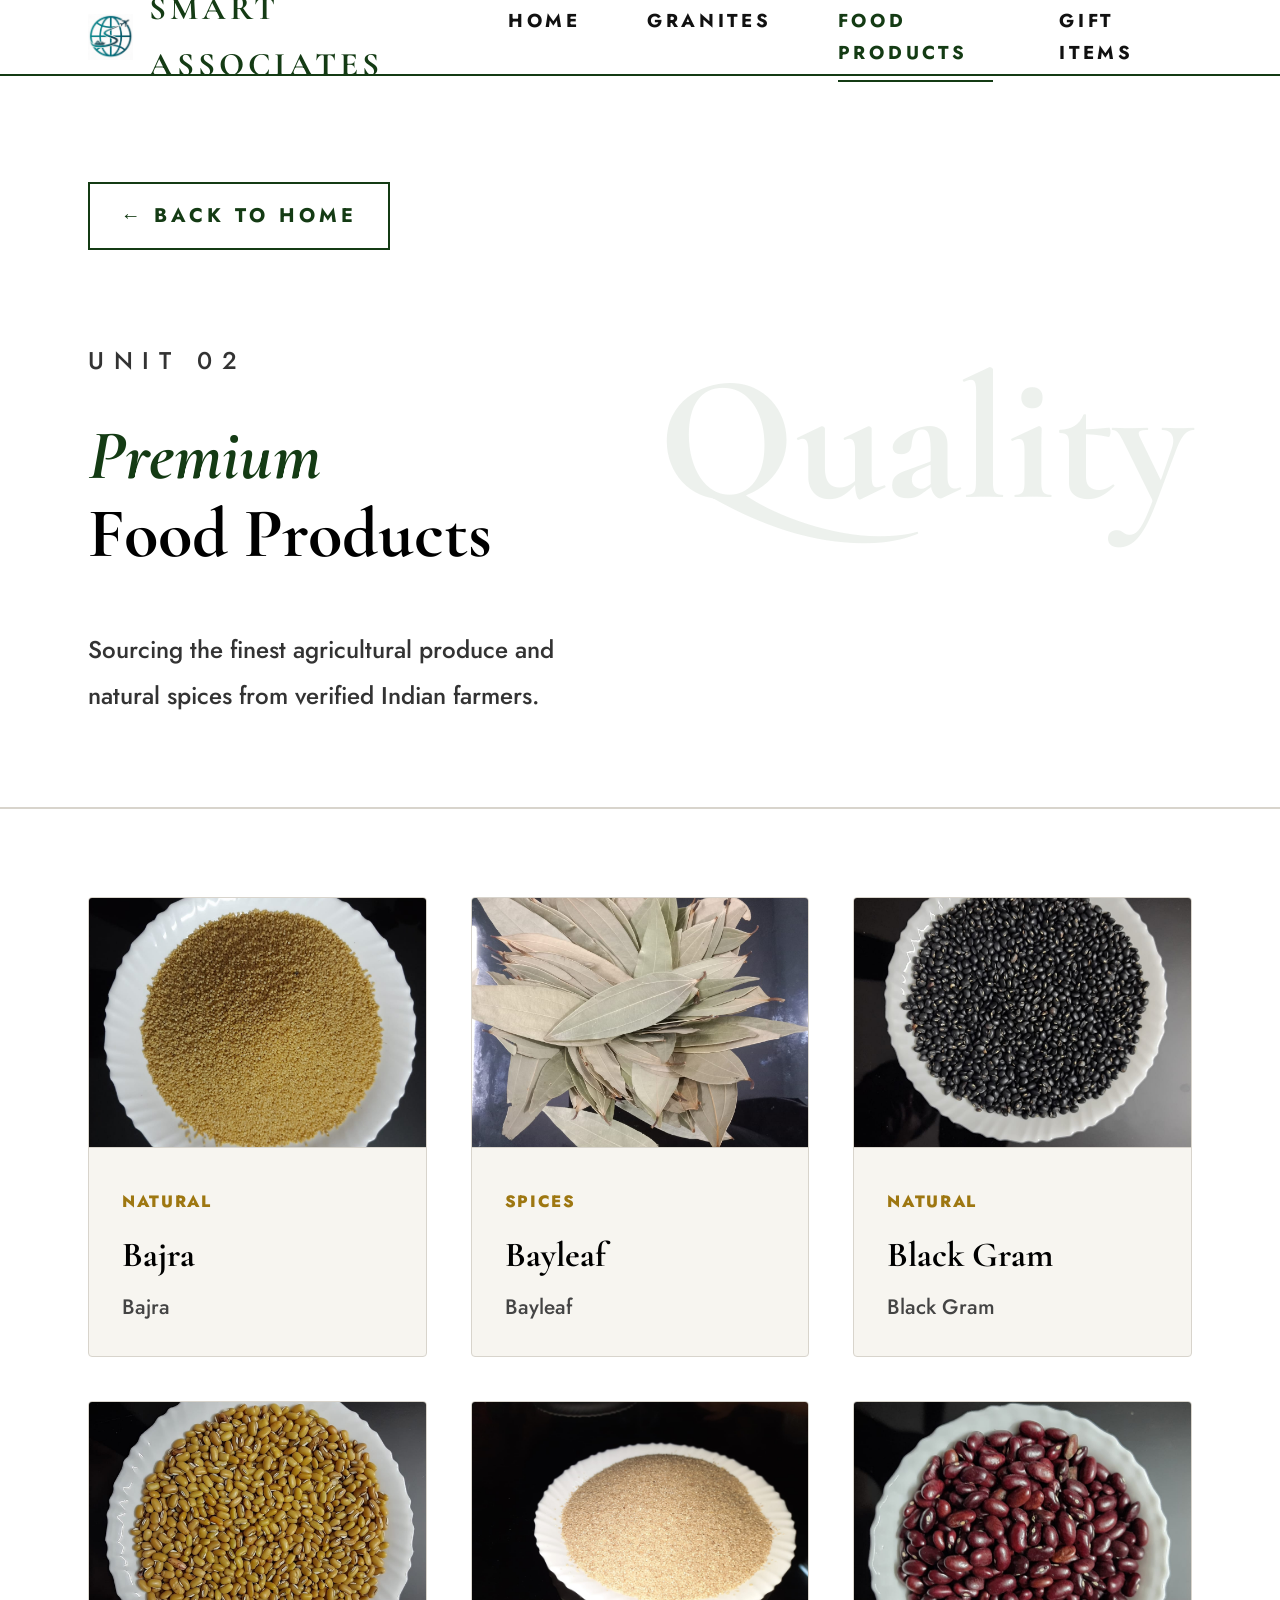
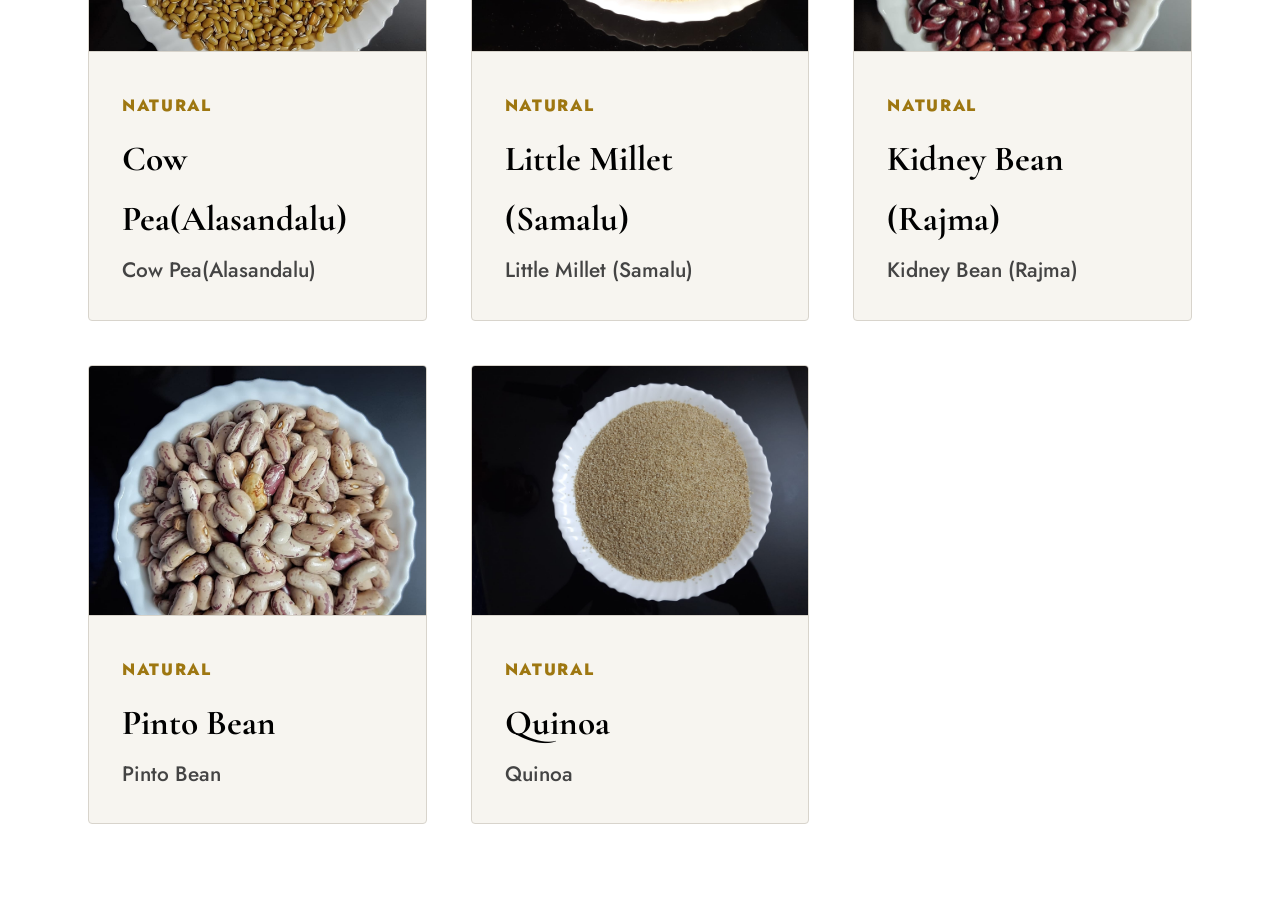
==== food.html @ ff50bb3d "Inital commit" ====
<!DOCTYPE html>
<html lang="en">
<head>
  <meta charset="UTF-8">
  <meta name="viewport" content="width=device-width, initial-scale=1.0">
  <title>Food Products — SMART Associates</title>
  <link rel="stylesheet" href="/styles.css">
  <style>
    /* ── FOOD GRID STYLES (Matching Granite Section) ── */
    .food-section { padding: 4rem; background: #ffffff; }
    
    .food-grid {
      display: grid;
      grid-template-columns: repeat(auto-fill, minmax(300px, 1fr));
      gap: 2rem;
    }

    .food-card {
      background: var(--off-white);
      border: 1.5px solid var(--border);
      border-radius: 4px;
      overflow: hidden;
      transition: all 0.4s cubic-bezier(0.16,1,0.3,1);
      cursor: pointer;
    }

    .food-card:hover {
      transform: translateY(-8px);
      box-shadow: 0 20px 40px rgba(26,77,26,0.12);
      border-color: var(--green-mid);
    }

    .food-img-wrap {
      width: 100%; height: 250px;
      overflow: hidden; background: #eee;
      border-bottom: 1px solid var(--border);
    }

    .food-img-wrap img {
      width: 100%; height: 100%;
      object-fit: cover;
      transition: transform 0.6s ease;
    }

    .food-card:hover .food-img-wrap img { transform: scale(1.1); }

    .food-info { padding: 1.5rem; }
    .food-category { 
      font-size: 0.75rem; font-weight: 800; color: var(--gold-bright); 
      text-transform: uppercase; letter-spacing: 0.1em; 
    }
    .food-name { 
      font-family: 'Cormorant Garamond', serif; 
      font-size: 1.6rem; font-weight: 700; color: #000; margin: 0.3rem 0;
    }
    .food-desc { font-size: 0.95rem; color: #444; line-height: 1.5; }

    /* Lightbox for Food */
    #food-lightbox {
      position: fixed; inset: 0; background: rgba(255,255,255,0.98);
      z-index: 2000; display: none; align-items: center; justify-content: center;
      padding: 2rem;
    }
    #food-lightbox.open { display: flex; animation: fadeIn 0.3s ease; }
    .lightbox-content { max-width: 900px; width: 100%; text-align: center; }
    .lightbox-content img { max-height: 70vh; width: auto; border-radius: 4px; box-shadow: 0 30px 60px rgba(0,0,0,0.1); }
    
    @keyframes fadeIn { from { opacity: 0; } to { opacity: 1; } }
  </style>
</head>
<body>
  <div id="nav-placeholder"></div>

  <div class="section-hero" style="margin-top:72px" data-title="Quality">
    <a href="/index.html" class="back-btn">← Back to Home</a>
    <p class="section-label">Unit 02</p>
    <h2 class="section-title"><em>Premium</em><br>Food Products</h2>
    <p>Sourcing the finest agricultural produce and natural spices from verified Indian farmers.</p>
  </div>

  <div class="food-section">
    <div id="food-container" class="food-grid">
      </div>
  </div>

  <div id="food-lightbox" onclick="closeFoodLightbox()">
    <div class="lightbox-content">
      <img id="lb-food-img" src="" alt="">
      <h2 id="lb-food-name" class="section-title" style="font-size: 2rem; margin-top: 1.5rem;"></h2>
    </div>
  </div>

  <script>
    // 1. YOUR PRODUCT DATA (JSON format)
    // Add your image filenames here (ensure they are in /images/food/)
    const foodProducts = [
      {
        name: "Bajra",
        category: "Natural",
        desc: "Bajra",
        image: "Bajra.jpeg" 
      },
      {
        name: "Bayleaf",
        category: "Spices",
        desc: "Bayleaf",
        image: "Bayleaf.jpeg"
      },
      {
        name: "Black Gram",
        category: "Natural",
        desc: "Black Gram",
        image: "Black Gram.jpeg"
      },
      {
        name: "Cow Pea(Alasandalu)",
        category: "Natural",
        desc: "Cow Pea(Alasandalu)",
        image: "Cow Pea(Alasandalu).jpeg"
      },
      {
        name: "Little Millet (Samalu)",
        category: "Natural",
        desc: "Little Millet (Samalu)",
        image: "Little Millet (Samalu).jpeg"
      },
      {
        name: "Kidney Bean (Rajma)",
        category: "Natural",
        desc: "Kidney Bean (Rajma)",
        image: "Kidney Bean (Rajma).jpeg"
      },
      {
        name: "Pinto Bean",
        category: "Natural",
        desc: "Pinto Bean",
        image: "Pinto Bean.jpeg"
      },
      {
        name: "Quinoa",
        category: "Natural",
        desc: "Quinoa",
        image: "Quinoa.jpeg"
      }
    ];

    // 2. RENDER PRODUCTS
    const container = document.getElementById('food-container');
    
    foodProducts.forEach(product => {
      const card = document.createElement('div');
      card.className = 'food-card reveal';
      card.onclick = () => openFoodLightbox(product);
      
      card.innerHTML = `
        <div class="food-img-wrap">
          <img src="/images/food/${product.image}" alt="${product.name}" onerror="this.src='https://via.placeholder.com/400x300?text=Product+Image'">
        </div>
        <div class="food-info">
          <span class="food-category">${product.category}</span>
          <h3 class="food-name">${product.name}</h3>
          <p class="food-desc">${product.desc}</p>
        </div>
      `;
      container.appendChild(card);
    });

    // 3. LIGHTBOX FUNCTIONS
    function openFoodLightbox(product) {
      document.getElementById('lb-food-img').src = `/images/food/${product.image}`;
      document.getElementById('lb-food-name').innerText = product.name;
      document.getElementById('food-lightbox').classList.add('open');
      document.body.style.overflow = 'hidden';
    }

    function closeFoodLightbox() {
      document.getElementById('food-lightbox').classList.remove('open');
      document.body.style.overflow = 'auto';
    }
  </script>

  <script src="/main.js"></script>
</body>
</html>
---- styles.css ----
@import url('https://fonts.googleapis.com/css2?family=Cormorant+Garamond:ital,wght@0,300;0,400;0,600;0,700;1,300;1,400;1,700&family=Jost:wght@400;500;600;700&display=swap');

:root {
  --white: #ffffff;
  --off-white: #f7f5f0;
  --light-grey: #efefec;
  --gold: #8c6a00;         /* Darkened from #b8860b */
  --gold-bright: #9e7711;  /* Darkened from #d4a017 for better visibility */
  --gold-light: #b08d3a;   /* Darkened from #f0b429 */
  --green-dark: #143b14;   /* Darkened for high contrast */
  --green-mid: #1a4d1a;    /* Darkened from #2e7d32 */
  --green-accent: #265c26; 
  --charcoal: #111111;
  --ink: #111111;
  --muted: #444444;
  --border: #d8d4cc;
  /* Legacy mapping maintained for compatibility */
  --dark: #ffffff;
  --dark2: #f7f5f0;
  --dark3: #efefec;
  --stone: #efefec;
  --stone2: #e4e1d8;
  --cream: #111111;
  --cream2: #222222;
  --text-muted: #444444;
  --gold-dim: #8c6a00;
}

* { margin: 0; padding: 0; box-sizing: border-box; }
html { scroll-behavior: smooth; font-size: 22px; }
body {
  font-family: 'Jost', sans-serif;
  background: var(--white);
  color: #111111;
  overflow-x: hidden;
  font-size: 1rem;
  line-height: 1.7;
  font-weight: 500;
}

body::before { display: none; }

/* NAV - Visibility Fixed */
nav {
  position: fixed; top: 0; left: 0; right: 0; z-index: 900;
  padding: 0 4rem; height: 76px;
  display: flex; align-items: center; justify-content: space-between;
  background: #ffffff;
  border-bottom: 2px solid var(--green-dark); /* Changed from gold to green for contrast */
}

.nav-logo { display: flex; align-items: center; gap: 0.75rem; text-decoration: none; }
.nav-logo img { height: 46px; width: auto; transition: opacity 0.3s; }
.nav-logo-text { font-family: 'Cormorant Garamond', serif; font-size: 1.5rem; font-weight: 700; letter-spacing: 0.12em; color: var(--green-dark); text-transform: uppercase; }

.nav-tabs { display: flex; gap: 0; list-style: none; }
.nav-tabs li a {
  display: block; color: #111111;
  font-family: 'Jost', sans-serif; font-size: 0.85rem; font-weight: 700; /* Increased weight */
  letter-spacing: 0.2em; text-transform: uppercase;
  padding: 0.5rem 1.5rem; text-decoration: none;
  transition: color 0.3s ease; position: relative;
}
.nav-tabs li a::after {
  content: ''; position: absolute; bottom: -2px; left: 50%; right: 50%;
  height: 2px; background: var(--green-dark); transition: left 0.3s ease, right 0.3s ease;
}
.nav-tabs li a:hover, .nav-tabs li a.active { color: var(--green-dark) !important; }
.nav-tabs li a.active::after { left: 1.5rem; right: 1.5rem; }

.nav-hamburger {
  display: none; background: none; border: 2px solid var(--green-dark);
  color: var(--green-dark); font-size: 1.4rem; padding: 0.3rem 0.8rem; cursor: pointer;
}

/* SHARED COMPONENTS - Visibility Fixed */
.section-label {
  font-size: 0.85rem; font-weight: 800; /* Bolder */
  letter-spacing: 0.4em; text-transform: uppercase; 
  color: var(--green-dark); /* Uses Dark Forest Green */
  margin-bottom: 1.5rem;
}

.section-title {
  font-family: 'Cormorant Garamond', serif;
  font-size: clamp(3rem, 5.5vw, 6rem);
  font-weight: 700; line-height: 1.1; color: #000000;
  margin-bottom: 2.5rem; max-width: 700px;
}
.section-title em { font-style: italic; color: var(--green-dark); }

.gold-divider {
  width: 60px; height: 3px;
  background: linear-gradient(90deg, var(--green-dark), var(--gold-bright));
  margin: 1.5rem 0; border-radius: 2px;
}

.btn-primary {
  background: var(--green-dark); color: #fff;
  font-family: 'Jost', sans-serif; font-size: 1.1rem; font-weight: 700;
  letter-spacing: 0.2em; text-transform: uppercase;
  border: none; padding: 1.3rem 3.5rem; cursor: pointer; transition: all 0.3s ease;
  text-decoration: none; display: inline-block; border-radius: 2px;
}
.btn-primary:hover { background: var(--green-mid); transform: translateY(-2px); box-shadow: 0 12px 40px rgba(26,77,26,0.25); }

.btn-outline {
  background: transparent; color: var(--green-dark);
  font-family: 'Jost', sans-serif; font-size: 1.1rem; font-weight: 700;
  letter-spacing: 0.2em; text-transform: uppercase;
  border: 2px solid var(--green-dark); padding: 1.3rem 3.5rem;
  cursor: pointer; transition: all 0.3s ease; text-decoration: none; display: inline-block;
}
.btn-outline:hover { background: var(--green-dark); color: #fff; }

.back-btn {
  display: inline-flex; align-items: center; gap: 0.6rem;
  background: none; border: 2px solid var(--green-dark);
  color: var(--green-dark); font-family: 'Jost', sans-serif;
  font-size: 0.9rem; font-weight: 700; letter-spacing: 0.2em; text-transform: uppercase;
  padding: 0.7rem 1.4rem; cursor: pointer; margin-bottom: 3rem;
  transition: all 0.3s; text-decoration: none;
}
.back-btn:hover { background: var(--green-dark); color: #fff; }

.section-hero {
  padding: 5rem 4rem 4rem;
  background: var(--white);
  border-bottom: 2px solid var(--border);
  position: relative; overflow: hidden;
}
.section-hero::after {
  content: attr(data-title); position: absolute; right: 4rem; top: 50%; transform: translateY(-50%);
  font-family: 'Cormorant Garamond', serif; font-size: clamp(6rem, 14vw, 14rem);
  font-weight: 700; color: rgba(26,77,26,0.08); /* Increased watermark visibility slightly */
  line-height: 1; pointer-events: none; white-space: nowrap;
}
.section-hero p { font-size: 1.1rem; font-weight: 500; color: #333333; max-width: 520px; line-height: 1.9; margin-top: 1rem; }

footer {
  background: #111111;
  padding: 2rem 4rem;
  display: flex; justify-content: space-between; align-items: center;
}
footer p { font-size: 0.85rem; font-weight: 500; color: rgba(255,255,255,0.55); letter-spacing: 0.1em; }
.footer-logo { font-family: 'Cormorant Garamond', serif; font-size: 1.2rem; color: var(--gold-bright); letter-spacing: 0.2em; font-weight: 700; }

.reveal { opacity: 0; transform: translateY(30px); transition: opacity 0.7s cubic-bezier(0.16,1,0.3,1), transform 0.7s cubic-bezier(0.16,1,0.3,1); }
.reveal.visible { opacity: 1; transform: translateY(0); }

@keyframes float { 0%, 100% { transform: translateY(0); } 50% { transform: translateY(-12px); } }

/* SCROLLBAR */
::-webkit-scrollbar { width: 6px; }
::-webkit-scrollbar-track { background: var(--off-white); }
::-webkit-scrollbar-thumb { background: var(--green-dark); border-radius: 3px; }

@media (max-width: 768px) {
  html { font-size: 19px; }
  nav { padding: 0 1.5rem; height: 68px; }
  .nav-tabs {
    display: none; flex-direction: column; position: absolute;
    top: 68px; left: 0; right: 0;
    background: #ffffff; padding: 1rem 0;
    border-bottom: 2px solid var(--green-dark);
    box-shadow: 0 8px 24px rgba(0,0,0,0.1);
  }
  .nav-tabs.open { display: flex; }
  .nav-tabs li a { padding: 0.9rem 2rem; font-size: 0.95rem; }
  .nav-hamburger { display: block; }
  .section-hero { padding: 3rem 1.5rem 2.5rem; }
  .section-hero::after { display: none; }
  footer { padding: 1.5rem; flex-direction: column; gap: 1rem; text-align: center; }
}
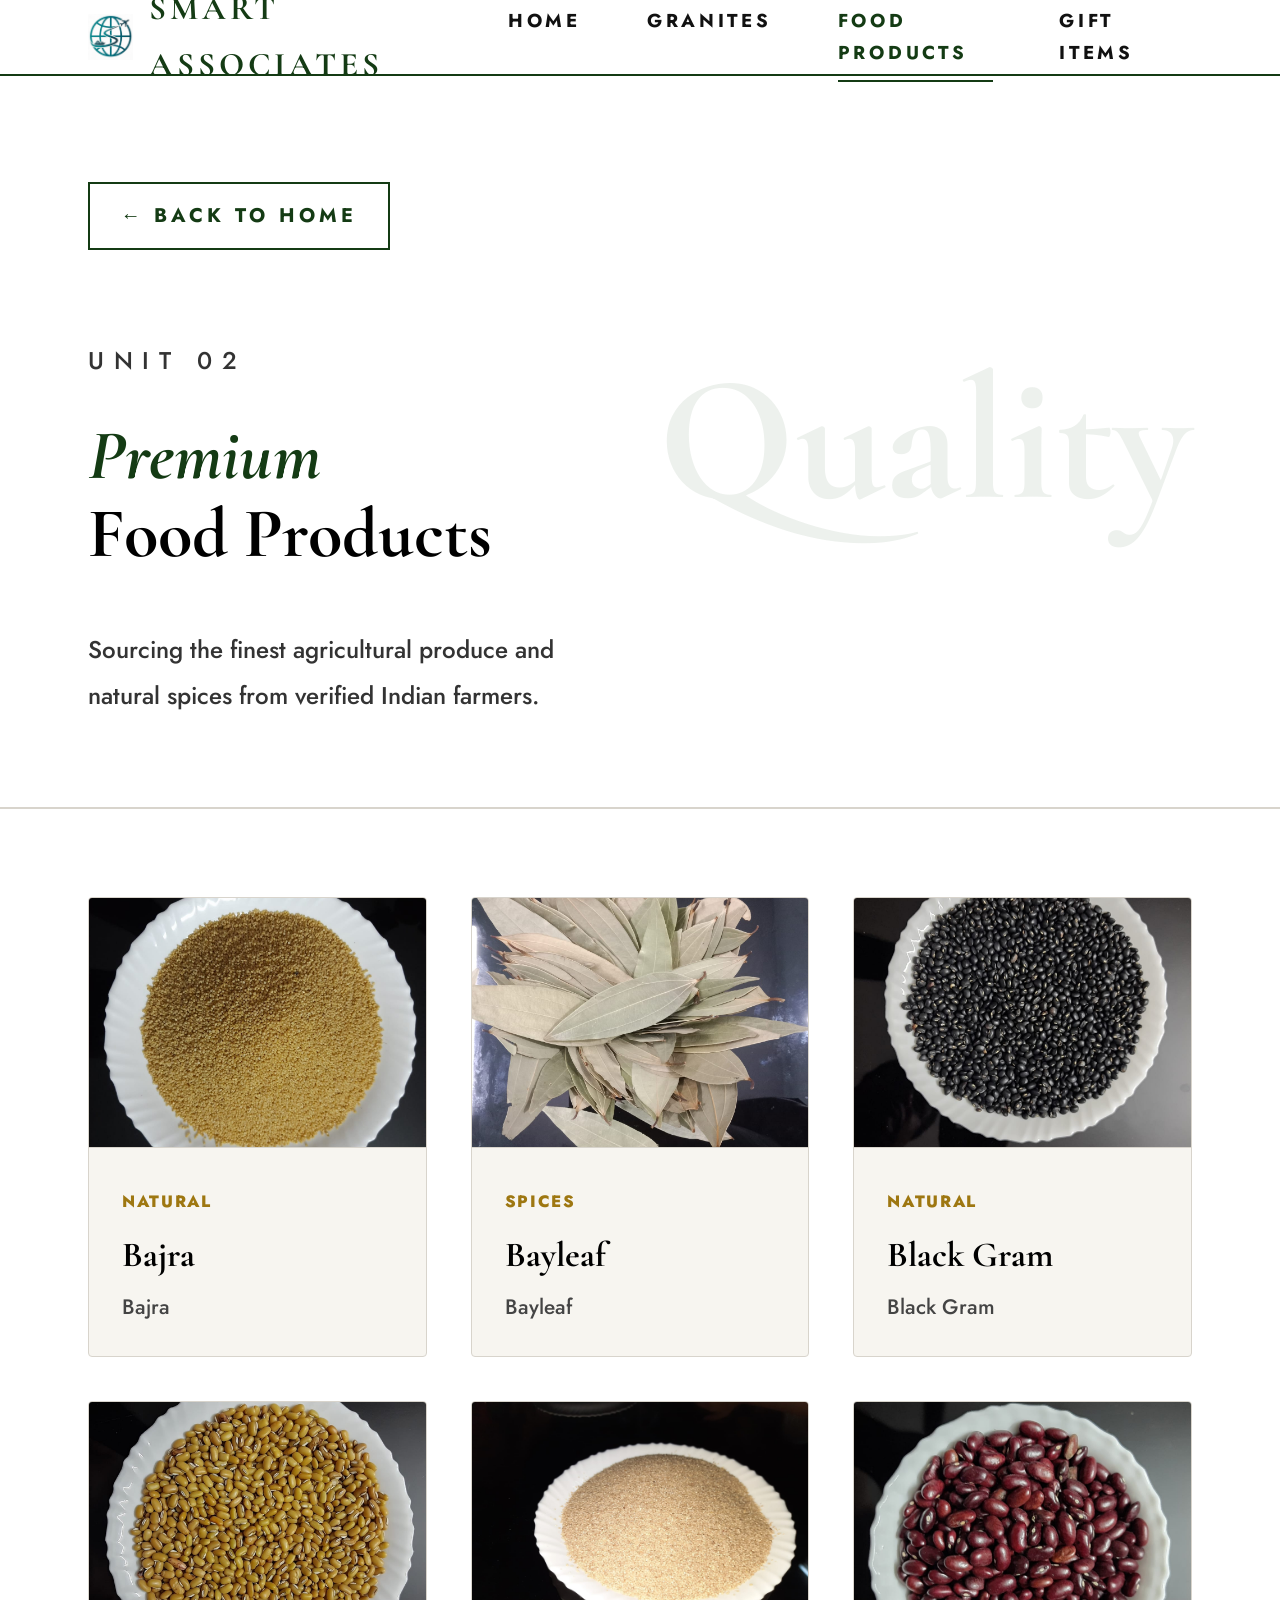
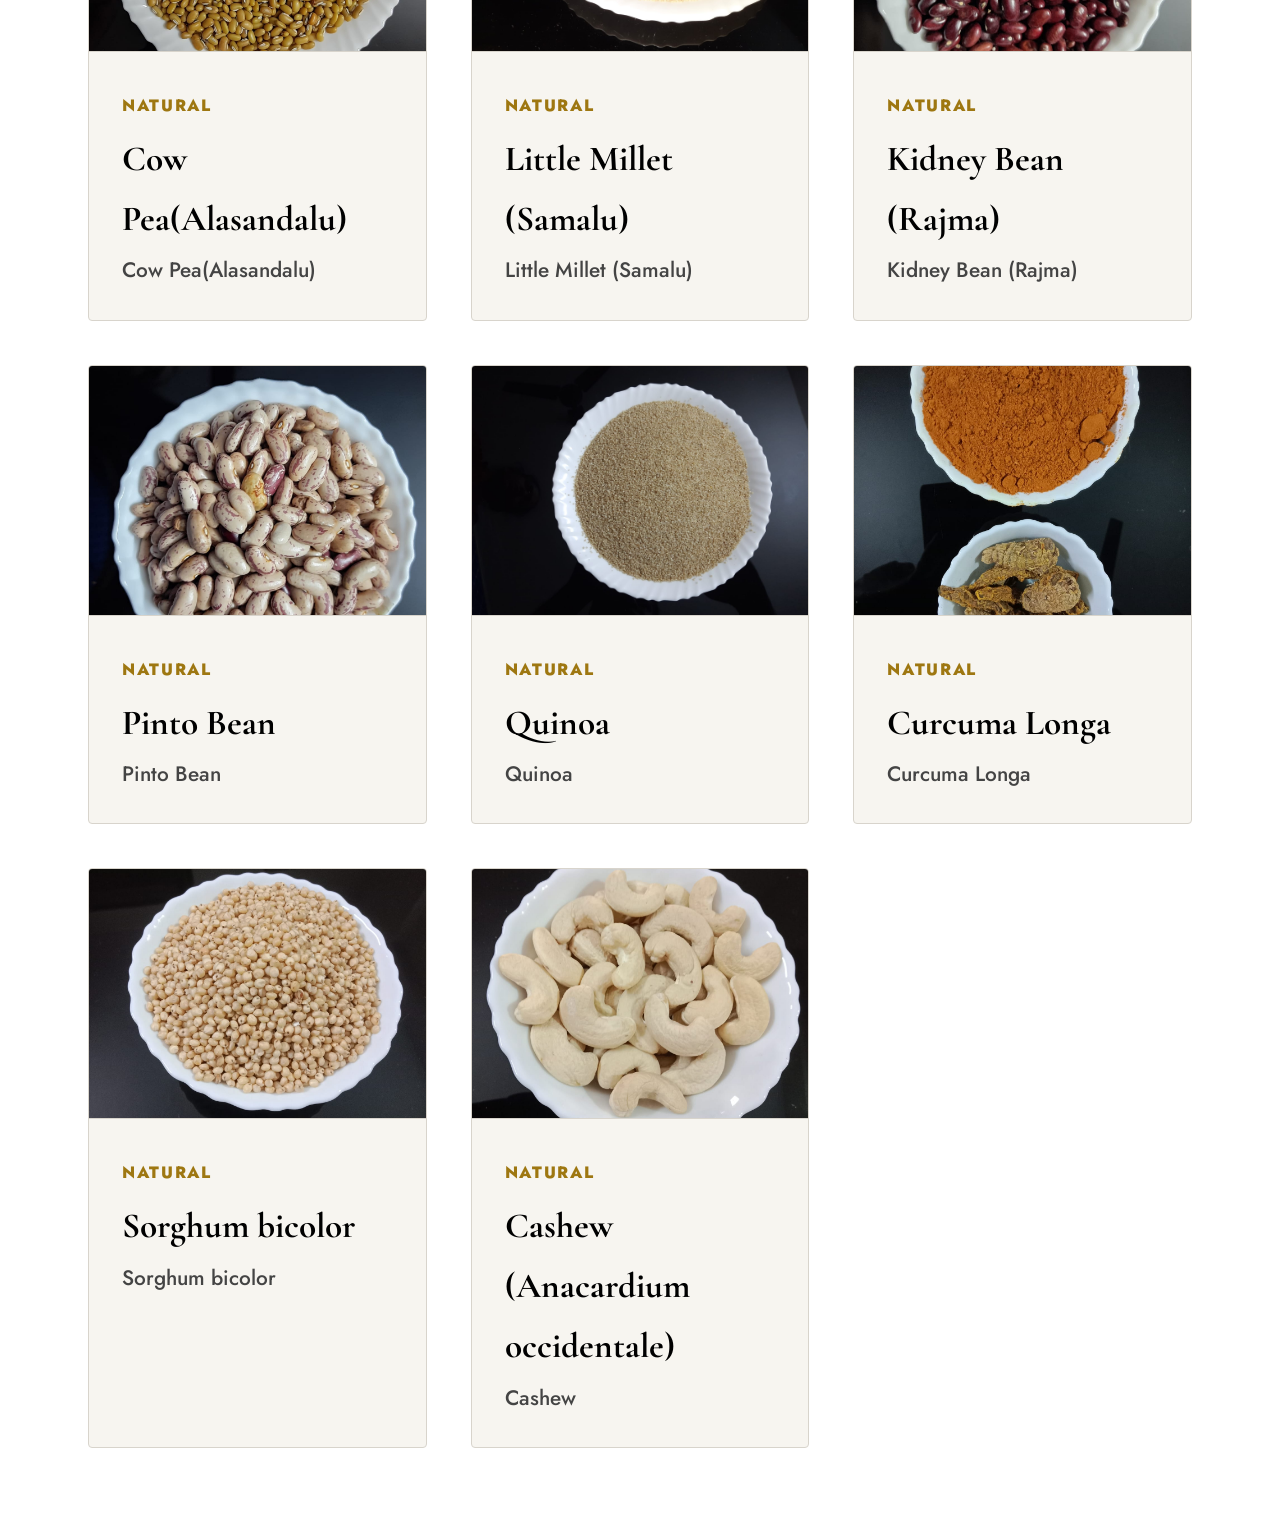
==== commit 2a5a5449: "Adding cashew" ====
--- a/food.html
+++ b/food.html
@@ -141,6 +141,24 @@
         category: "Natural",
         desc: "Quinoa",
         image: "Quinoa.jpeg"
+      },
+            {
+        name: "Curcuma Longa",
+        category: "Natural",
+        desc: "Curcuma Longa",
+        image: "Curcuma Longa.jpeg"
+      },
+            {
+        name: "Sorghum bicolor",
+        category: "Natural",
+        desc: "Sorghum bicolor",
+        image: "Sorghum bicolor.jpeg"
+      },
+      {
+        name: "Cashew (Anacardium occidentale)",
+        category: "Natural",
+        desc: "Cashew",
+        image: "Cashew (Anacardium occidentale).jpeg"
       }
     ];
 
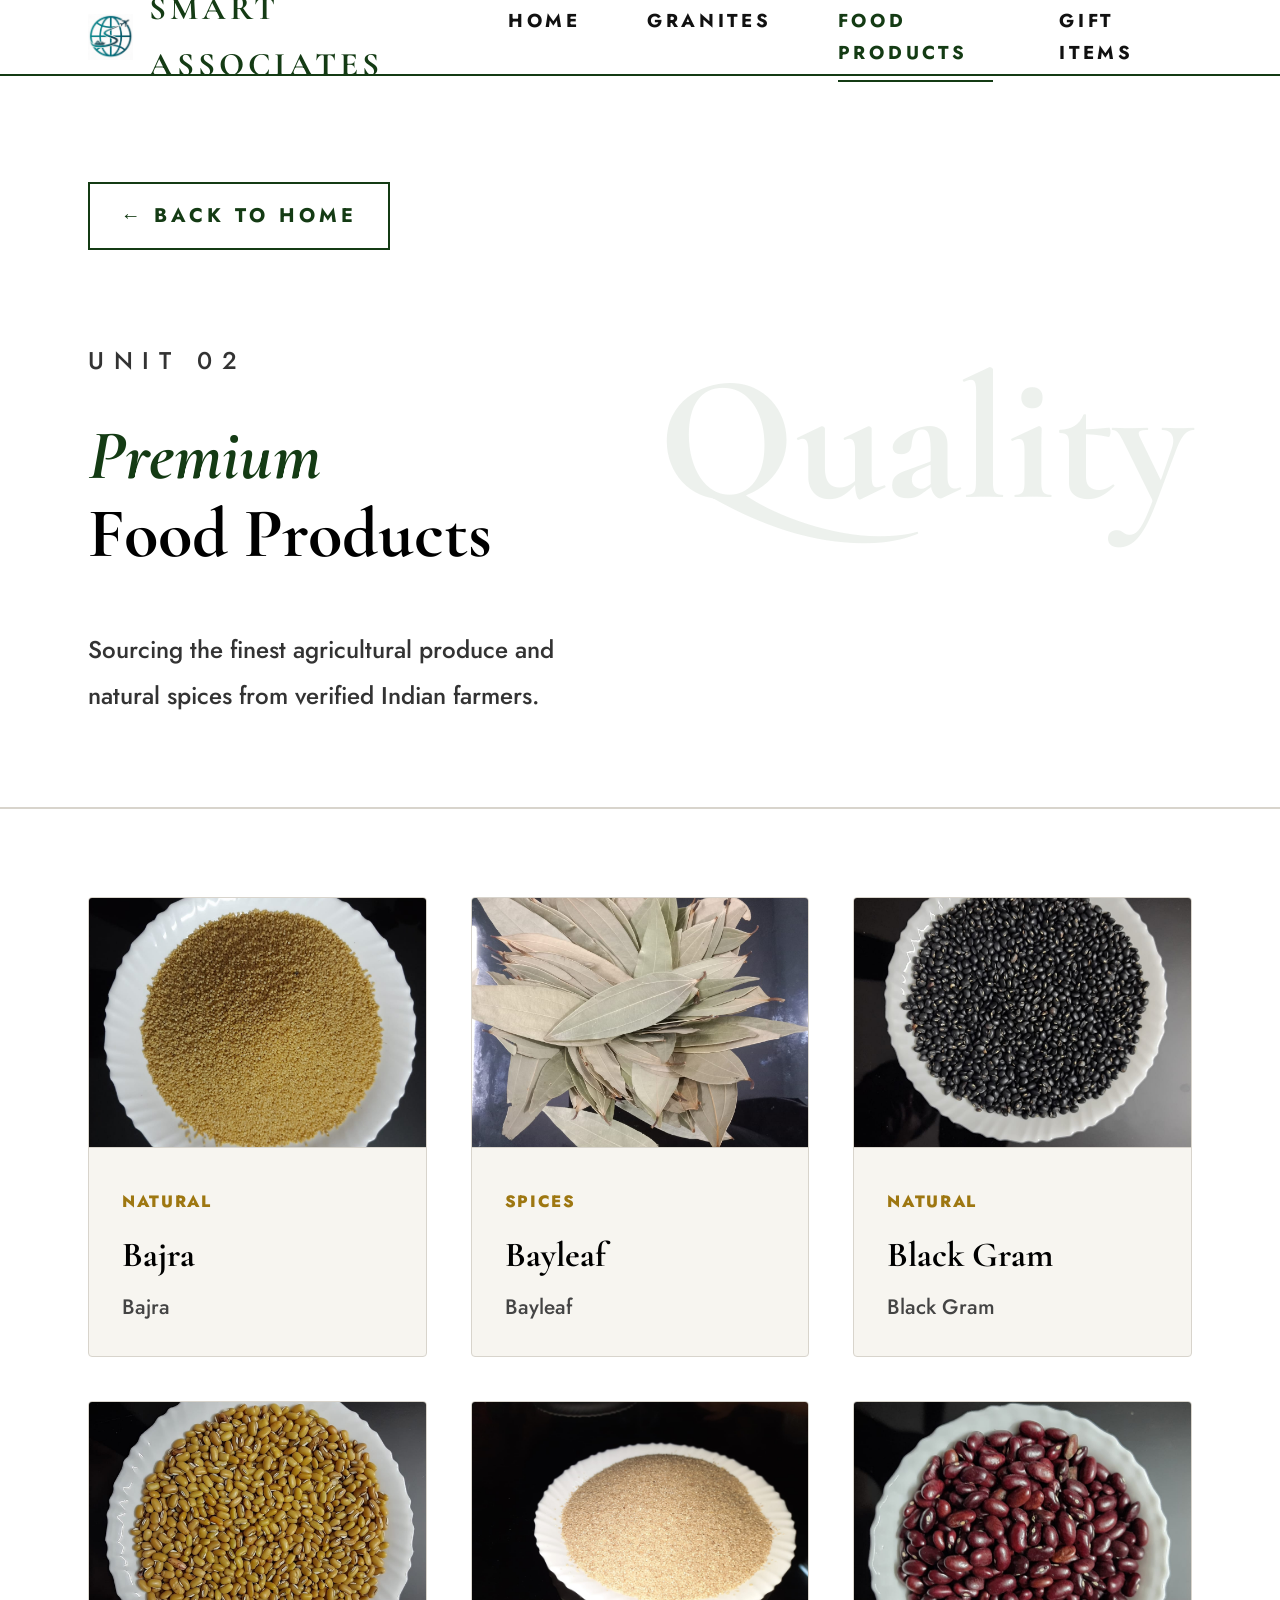
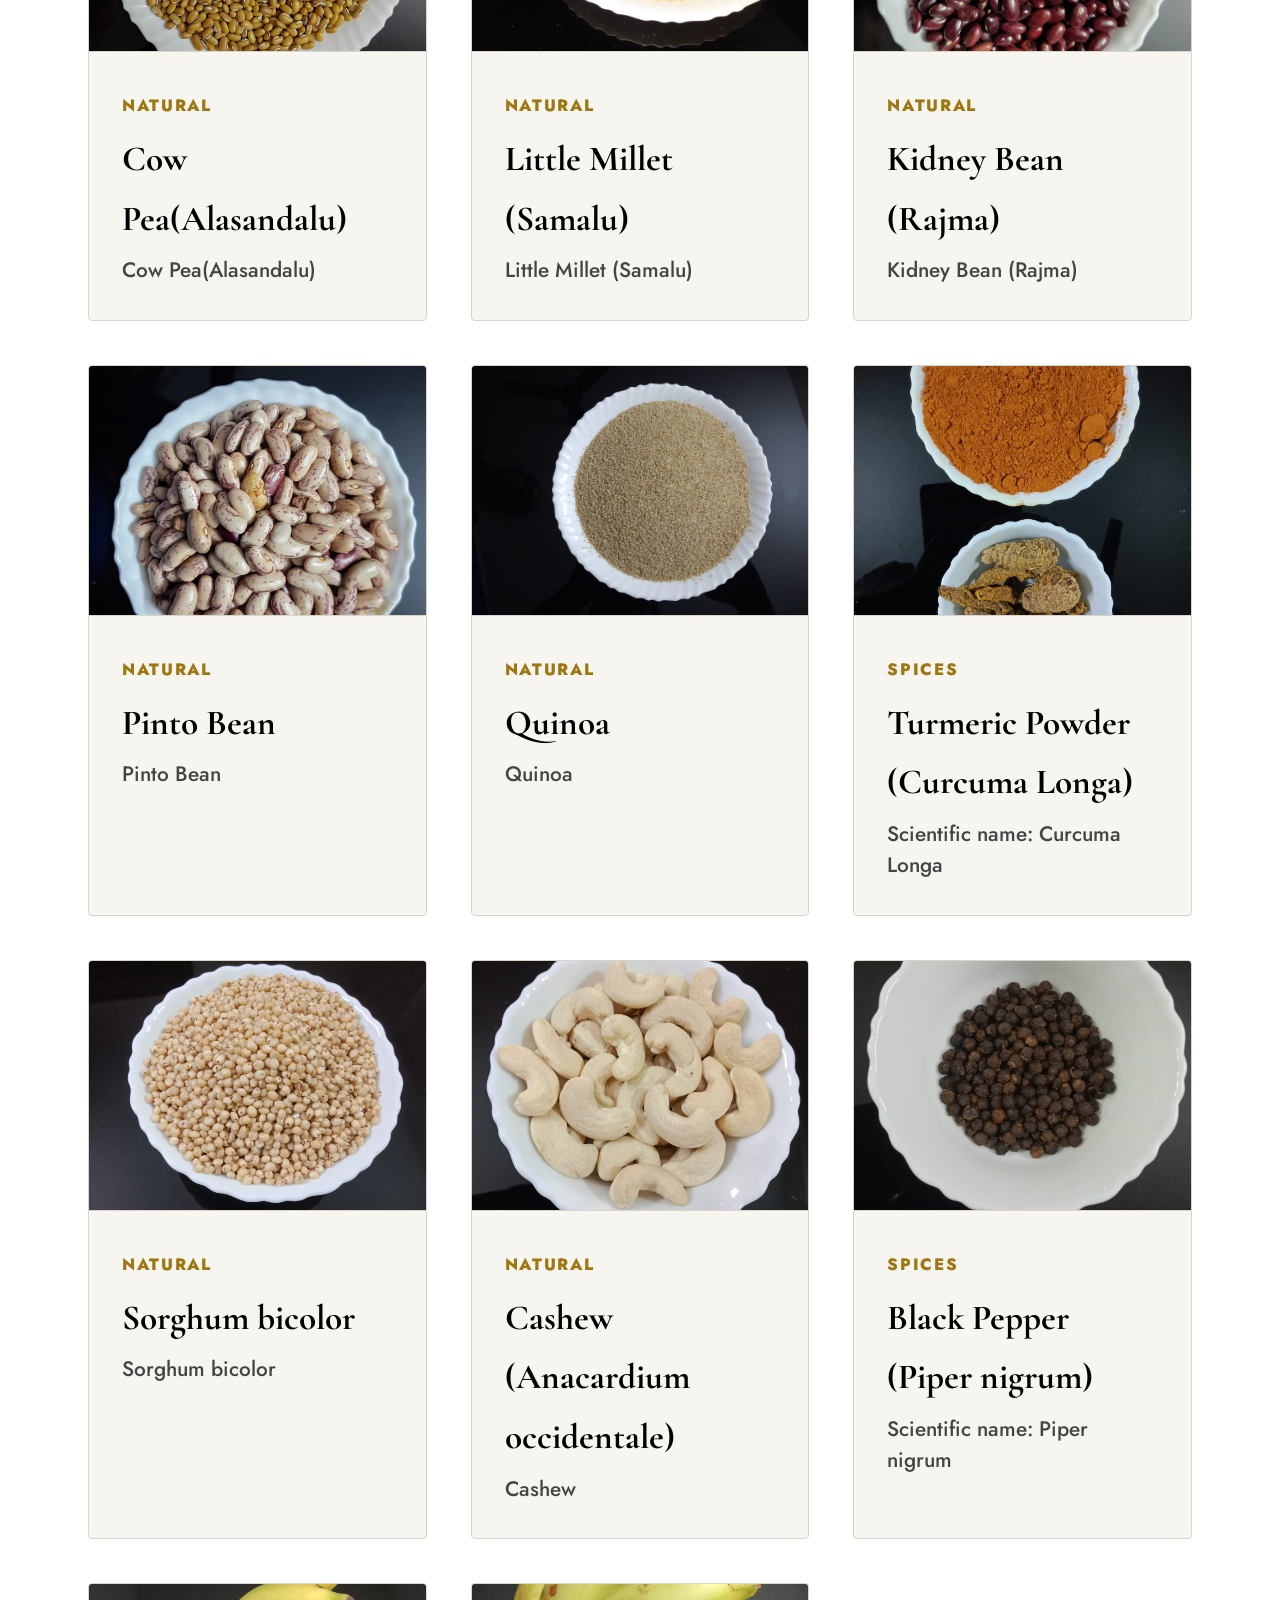
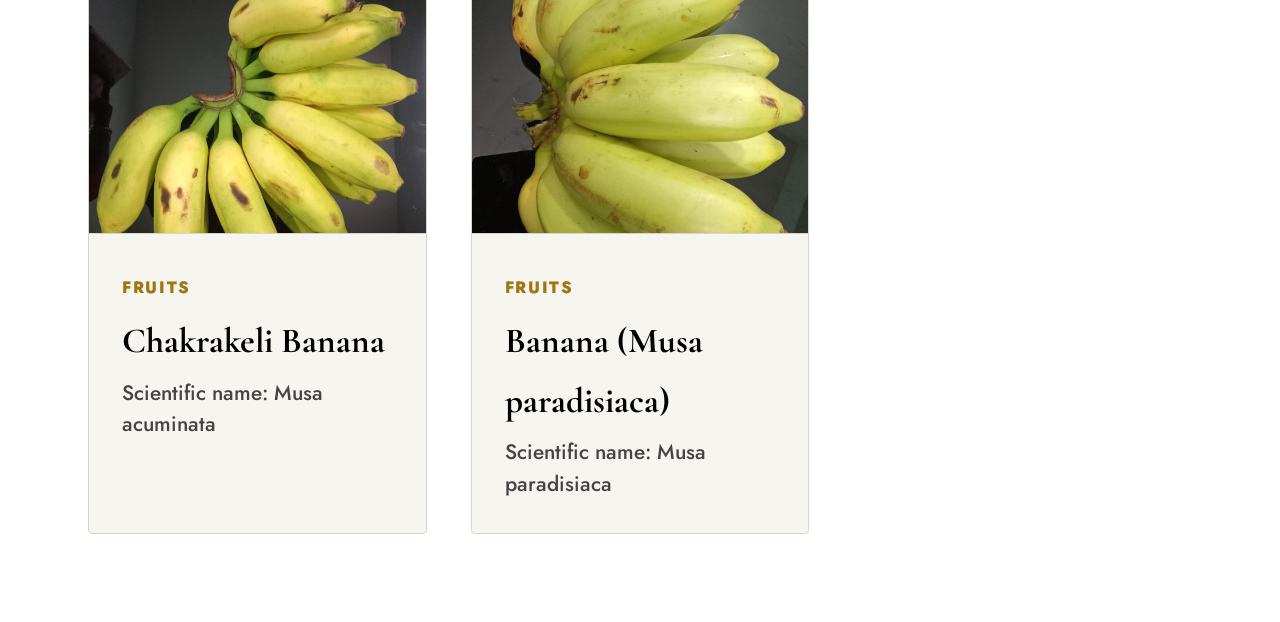
==== commit 91abdcd8: "Add Black Pepper, bananas & turmeric content to Food Products - New products: Black Pepper, Chakrake" ====
--- a/food.html
+++ b/food.html
@@ -64,7 +64,18 @@
     #food-lightbox.open { display: flex; animation: fadeIn 0.3s ease; }
     .lightbox-content { max-width: 900px; width: 100%; text-align: center; }
     .lightbox-content img { max-height: 70vh; width: auto; border-radius: 4px; box-shadow: 0 30px 60px rgba(0,0,0,0.1); }
-    
+    .lightbox-desc {
+      max-width: 640px; margin: 1rem auto 0; font-size: 1.05rem;
+      line-height: 1.7; color: #444; text-align: center;
+    }
+    .lightbox-desc:empty { display: none; }
+    .lightbox-desc p { margin: 0 0 0.75rem; }
+    .lightbox-desc ul {
+      text-align: left; margin: 0.5rem auto 0; padding-left: 1.25rem;
+      max-width: 600px;
+    }
+    .lightbox-desc li { margin: 0.4rem 0; }
+
     @keyframes fadeIn { from { opacity: 0; } to { opacity: 1; } }
   </style>
 </head>
@@ -87,6 +98,7 @@
     <div class="lightbox-content">
       <img id="lb-food-img" src="" alt="">
       <h2 id="lb-food-name" class="section-title" style="font-size: 2rem; margin-top: 1.5rem;"></h2>
+      <div id="lb-food-desc" class="lightbox-desc"></div>
     </div>
   </div>
 
@@ -143,9 +155,16 @@
         image: "Quinoa.jpeg"
       },
             {
-        name: "Curcuma Longa",
-        category: "Natural",
-        desc: "Curcuma Longa",
+        name: "Turmeric Powder (Curcuma Longa)",
+        category: "Spices",
+        desc: "Scientific name: Curcuma Longa",
+        detail: "We offer high-quality curcumin-rich turmeric powder, carefully sourced from tribal farming regions of India, known for their rich soil and traditional cultivation practices. Our turmeric stands out for its high curcumin content, vibrant natural color, and strong aroma, making it ideal for food, nutraceutical, and medicinal applications across global markets.",
+        points: [
+          "Our turmeric is known for its elevated curcumin levels, validated through reliable laboratory testing.",
+          "Free from artificial colors, preservatives, and chemical additives — 100% natural and unadulterated.",
+          "Processed in clean, controlled environments with strict adherence to hygiene and food safety standards.",
+          "Packed as per international export norms, ensuring product stability, freshness, and longer shelf life."
+        ],
         image: "Curcuma Longa.jpeg"
       },
             {
@@ -159,6 +178,25 @@
         category: "Natural",
         desc: "Cashew",
         image: "Cashew (Anacardium occidentale).jpeg"
+      },
+      {
+        name: "Black Pepper (Piper nigrum)",
+        category: "Spices",
+        desc: "Scientific name: Piper nigrum",
+        image: "Black Pepper (Piper nigrum).jpeg"
+      },
+      {
+        name: "Chakrakeli Banana",
+        category: "Fruits",
+        desc: "Scientific name: Musa acuminata",
+        detail: "We take pride in supplying premium-quality Chakkera Keli bananas, sourced directly from trusted farms in the fertile regions of Andhra Pradesh, India. Our bananas are known for their natural sweetness, rich aroma, and superior nutritional value, making them highly suitable for both fresh consumption and international markets.",
+        image: "Chakrakeli Banana (Musa acuminata).jpeg"
+      },
+      {
+        name: "Banana (Musa paradisiaca)",
+        category: "Fruits",
+        desc: "Scientific name: Musa paradisiaca",
+        image: "Banana (Musa paradisiaca).jpeg"
       }
     ];
 
@@ -187,6 +225,13 @@
     function openFoodLightbox(product) {
       document.getElementById('lb-food-img').src = `/images/food/${product.image}`;
       document.getElementById('lb-food-name').innerText = product.name;
+      const descEl = document.getElementById('lb-food-desc');
+      const intro = product.detail || product.desc || '';
+      let descHtml = intro ? `<p>${intro}</p>` : '';
+      if (product.points && product.points.length) {
+        descHtml += '<ul>' + product.points.map(p => `<li>${p}</li>`).join('') + '</ul>';
+      }
+      descEl.innerHTML = descHtml;
       document.getElementById('food-lightbox').classList.add('open');
       document.body.style.overflow = 'hidden';
     }
